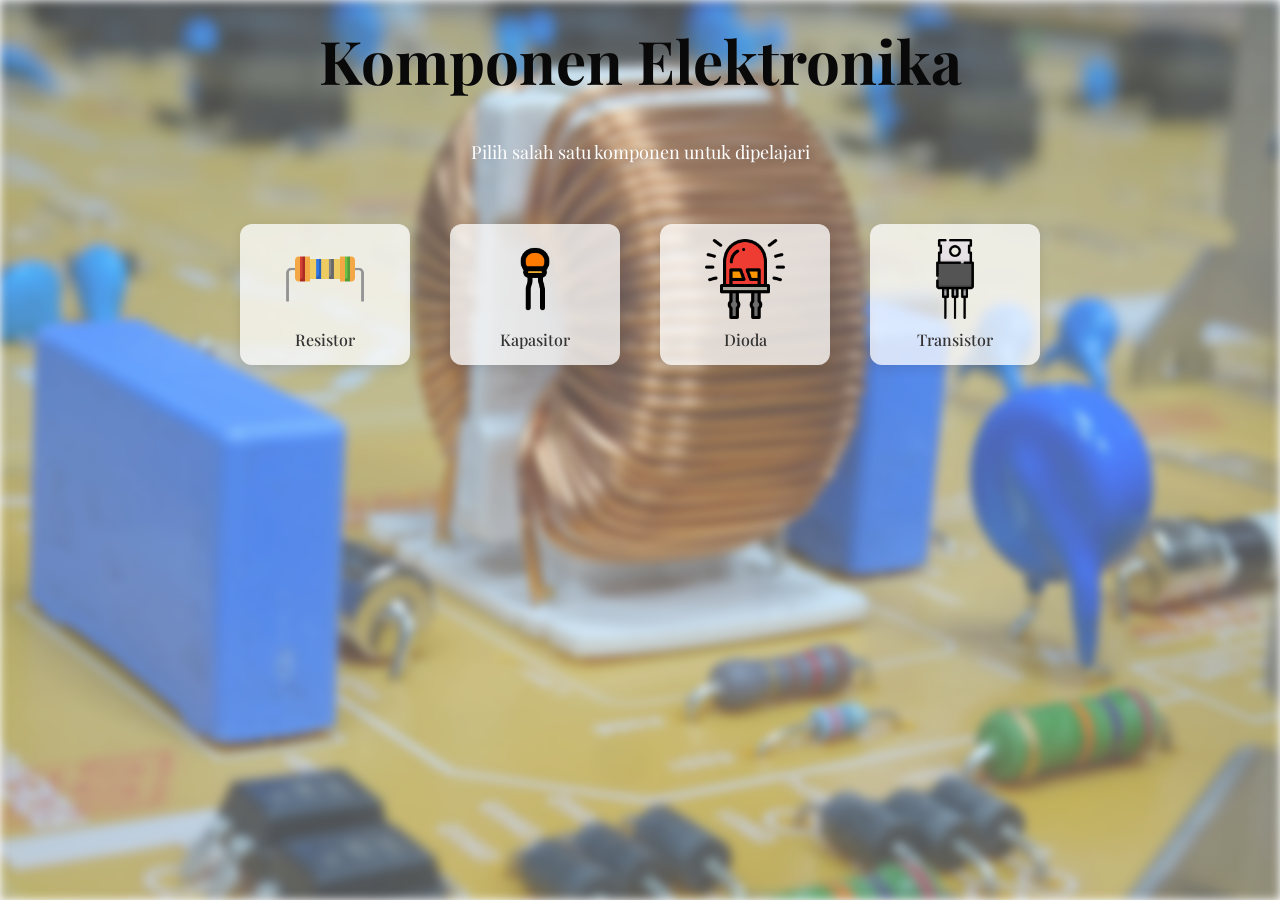
==== index.html @ 09082589 "Add files via upload" ====
<!doctype html>
<html lang="id">
  <head>
    <link
      href="https://fonts.googleapis.com/css2?family=Playfair+Display:wght@600&family=Poppins:wght@300;400;600&display=swap"
      rel="stylesheet"
    />
    <link
      href="https://fonts.googleapis.com/css2?family=Varela+Round&display=swap"
      rel="stylesheet"
    />

    <meta charset="UTF-8" />
    <title>Komponen Elektronika</title>
    <link rel="stylesheet" href="style.css" />
  </head>
  <body>
    <h1>Komponen Elektronika</h1>
    <p>Pilih salah satu komponen untuk dipelajari</p>

    <div class="icon-container">
      <!-- Resistor -->
      <a href="resistor.html">
        <img src="resistor.png" alt="Resistor" />
        <p>Resistor</p>
      </a>
      <!-- Kapasitor -->
      <a href="kapasitor.html">
        <img src="capasitor.png" alt="Kapasitor" />
        <p>Kapasitor</p>
      </a>
      <!-- Dioda -->
      <a href="dioda.html">
        <img src="diode led.png" alt="Dioda" />
        <p>Dioda</p>
      </a>
      <!-- Transistor -->
      <a href="transistor.html">
        <img src="transistor.png" alt="Transistor" />
        <p>Transistor</p>
      </a>
    </div>
  </body>
</html>
---- style.css ----
/* Reset dan umum */
html,
body {
  margin: 0;
  padding: 0;
  font-family: "Poppins", sans-serif;
  height: 100%;
  position: relative;
  z-index: 0;
  overflow-x: hidden;
}

/* Background blur dengan overlay */
body::before {
  content: "";
  position: fixed;
  top: 0;
  left: 0;
  height: 100%;
  width: 100%;
  background-image: url("bghome.jpg");
  background-size: cover;
  background-position: center;
  filter: blur(5px);
  z-index: -2;
}

body::after {
  content: "";
  position: fixed;
  top: 0;
  left: 0;
  height: 100%;
  width: 100%;
  background-color: rgba(255, 255, 255, 0.3);
  z-index: -1;
}

/* Typography */
h1 {
  font-family: "Playfair Display", serif;
  font-size: 60px;
  color: #0a0909;
  text-align: center;
  margin-top: 20px;
}

h2 {
  font-family: "Varela Round", sans-serif;
  font-size: 25px;
  color: #009ece;
}

p {
  font-family: "Playfair Display", serif;
  text-align: center;
  font-size: 18px;
  color: #ffffff;
  margin-bottom: 30px;
}

/* NAVBAR */
header {
  background-color: #009ece;
  padding: 10px 20px;
  color: white;
}

.navbar {
  display: flex;
  justify-content: space-between;
  align-items: center;
  padding: 10px 20px;
  background-color: #009ece;
  flex-wrap: wrap;
}

.logo a {
  color: white;
  font-weight: 600;
  text-decoration: none;
  font-size: 18px;
  background-color: rgba(255, 255, 255, 0.3);
  padding: 8px 14px;
  border-radius: 8px;
  transition: background-color 0.3s ease;
}

.logo a:hover {
  background-color: rgba(255, 255, 255, 0.9);
  color: #009ece;
}

#menu-toggle {
  display: none;
}

.menu {
  display: flex;
  list-style: none;
  gap: 15px;
}

.menu li a {
  display: block;
  text-align: left;
  padding: 12px 20px;
  color: #333;
  font-weight: 600;
  background-color: rgba(255, 255, 255, 0.5);
  border-radius: 8px;
  text-decoration: none;
  font-size: 16px;
  transition: background-color 0.3s, transform 0.3s;
  box-shadow: 0 2px 4px rgba(0, 0, 0, 0.1);
}

.menu li a:hover {
  background-color: rgba(255, 255, 255, 0.9);
  color: #009ece;
  transform: scale(1.05);
}

/* Hamburger */
.hamburger {
  display: none;
  font-size: 28px;
  cursor: pointer;
  z-index: 1000;
  color: white;
  user-select: none;
}

#menu-toggle {
  display: none;
}

/* Responsive Hamburger Menu */
@media (max-width: 768px) {
  .hamburger {
    display: block;
  }
  .menu {
    position: fixed;
    top: -18px;
    right: -100%;
    width: 20vw;
    height: 100vh;
    background-color: #e0e0e0;
    flex-direction: column;
    align-items: flex-start;
    justify-content: flex-start;
    padding: 80px 10% 20px 10%;
    gap: 20px;
    box-shadow: -2px 0 10px rgba(0, 0, 0, 0.2);
    transition: right 0.3s ease;
    z-index: 999;
  }

  #menu-toggle:checked + .hamburger + .menu {
    right: 0;
  }

  .menu li {
    width: 100%;
  }

  .menu li a {
    width: 100%;
    background-color: #ddd;
  }

  .menu li a:hover {
    background-color: #fff;
    color: #009ece;
  }

  #menu-toggle:checked + .hamburger + .menu + .overlay {
    display: block;
    position: fixed;
    top: 0;
    left: 0;
    width: 100vw;
    height: 100vh;
    background-color: rgba(0, 0, 0, 0.3);
    z-index: 998;
    cursor: pointer;
  }

  .overlay {
    display: none;
  }

  .hamburger {
    display: block;
    margin-right: 20px;
  }
}

/* Icon container */
.icon-container {
  display: flex;
  justify-content: center;
  flex-wrap: wrap;
  gap: 20px;
  padding: 20px;
}

.icon-container a {
  text-decoration: none;
  text-align: center;
  display: flex;
  flex-direction: column;
  align-items: center;
  width: 140px;
  padding: 15px;
  margin: 10px;
  background-color: rgba(255, 255, 255, 0.75);
  border-radius: 12px;
  box-shadow: 0 4px 12px rgba(0, 0, 0, 0.1);
  transition: transform 0.3s ease, box-shadow 0.3s ease;
}

.icon-container a:hover {
  transform: translateY(-5px);
  box-shadow: 0 8px 16px rgba(0, 0, 0, 0.2);
  background-color: rgba(255, 255, 255, 0.95);
}

.icon-container img {
  width: 80px;
  height: 80px;
  margin-bottom: 10px;
}

.icon-container p {
  font-size: 16px;
  font-weight: 500;
  color: #333;
  margin: 0;
}

/* Model 3D Container */
.container {
  display: flex;
  height: 100vh;
  width: 100vw;
}

.info {
  width: 30%;
  background-color: #222121;
  padding: 20px;
  color: #fff;
  overflow-y: auto;
}

.info p {
  text-align: justify;
  line-height: 1.6;
}

.button-toggle {
  background-color: rgba(255, 255, 255, 0.3);
  color: white;
  font-weight: bold;
  font-size: 16px;
  padding: 10px 18px;
  border: none;
  border-radius: 8px;
  cursor: pointer;
  transition: background-color 0.3s ease, color 0.3s ease;
  margin-top: 20px;
  display: inline-block;
}

.button-toggle:hover {
  background-color: rgba(255, 255, 255, 0.9);
  color: #009ece;
  transform: scale(1.03);
}

#detailBox {
  margin-top: 10px;
  background: #e0f7fa;
  padding: 10px;
  border-radius: 5px;
  display: block;
  max-height: 300px;
  overflow: hidden;
  transition: max-height 0.4s ease, opacity 0.4s ease;
  opacity: 1;
}

#detailBox.hide {
  max-height: 0;
  opacity: 0;
  padding: 0 10px;
}

.viewer {
  width: 70%;
  background-color: #fff;
  position: relative;
  overflow: hidden;
}

.viewer::before {
  content: "";
  position: absolute;
  top: 0;
  left: 0;
  right: 0;
  bottom: 0;
  background-image: url("bgresistor.jpg");
  background-size: cover;
  background-position: center;
  filter: blur(10px);
  z-index: 0;
}

model-viewer {
  width: 100%;
  height: 100%;
  background-color: transparent;
  position: relative;
  z-index: 1;
}

/* Hotspot styling */
.Hotspot {
  background: #fff;
  border-radius: 32px;
  border: 0;
  box-shadow: 0 2px 4px rgba(0, 0, 0, 0.25);
  cursor: pointer;
  height: 24px;
  padding: 8px;
  position: relative;
  width: 24px;
}

.HotspotAnnotation {
  background: #fff;
  border-radius: 4px;
  box-shadow: 0 2px 4px rgba(0, 0, 0, 0.25);
  font-size: 14px;
  font-weight: bold;
  left: calc(100% + 1em);
  padding: 0.5em 1em;
  position: absolute;
  top: 50%;
  transform: translateY(-50%);
  white-space: nowrap;
}



/* =========================
   PATCH ANIMASI RESISTOR
========================= */
.page-resistor .container.resistor-layout {
  display: flex;
  min-height: calc(100vh - 92px);
  width: 100%;
  gap: 0;
}

.page-resistor .resistor-info {
  width: 34%;
  min-width: 320px;
  background: linear-gradient(180deg, rgba(18, 24, 38, 0.96), rgba(26, 34, 54, 0.94));
  color: #ffffff;
  padding: 26px;
  box-sizing: border-box;
  overflow-y: auto;
}

.page-resistor .resistor-info h2 {
  color: #74d4ff;
  margin-top: 0;
}

.page-resistor .resistor-info p {
  color: #f2f5f7;
  text-align: justify;
  font-family: "Poppins", sans-serif;
}

.page-resistor .action-group {
  display: flex;
  flex-wrap: wrap;
  gap: 10px;
  margin-top: 20px;
}

.page-resistor .button-primary {
  background: linear-gradient(135deg, #ff9d00, #ff6a00);
}

.page-resistor .button-secondary {
  background: rgba(255, 255, 255, 0.16);
}

.page-resistor .status-card {
  margin-top: 22px;
  background: rgba(255, 255, 255, 0.08);
  border: 1px solid rgba(255, 255, 255, 0.12);
  border-radius: 18px;
  padding: 18px;
  box-shadow: 0 14px 26px rgba(0, 0, 0, 0.18);
}

.page-resistor .status-card h3 {
  margin: 0 0 10px;
  font-size: 20px;
  color: #ffffff;
}

.page-resistor .status-animasi {
  margin: 0 0 14px;
  color: #ffffff !important;
  font-family: "Poppins", sans-serif;
  font-size: 15px;
  line-height: 1.6;
  text-align: left;
}

.page-resistor .phase-list {
  display: flex;
  flex-wrap: wrap;
  gap: 8px;
}

.page-resistor .phase-chip {
  padding: 8px 12px;
  border-radius: 999px;
  background: rgba(255, 255, 255, 0.08);
  color: #e5eef8;
  font-size: 13px;
  font-weight: 600;
  transition: transform 0.2s ease, background 0.2s ease, color 0.2s ease;
}

.page-resistor .phase-chip.active {
  background: linear-gradient(135deg, #ffd16a, #ff8a00);
  color: #202020;
  transform: translateY(-1px);
}

.page-resistor .arus-bar {
  width: 100%;
  height: 14px;
  border-radius: 999px;
  overflow: hidden;
  margin-top: 16px;
  background: rgba(255, 255, 255, 0.12);
  border: 1px solid rgba(255, 255, 255, 0.14);
}

.page-resistor .arus-flow {
  width: 0%;
  height: 100%;
  border-radius: inherit;
  background: linear-gradient(90deg, #ffd56f, #ff9b00, #ff6a00);
  box-shadow: 0 0 20px rgba(255, 153, 0, 0.55);
  transition: width 0.14s linear;
}

.page-resistor .status-note {
  display: block;
  margin-top: 10px;
  color: #d9e3f0;
  line-height: 1.5;
}

.page-resistor .resistor-viewer-panel {
  width: 66%;
  position: relative;
  overflow: hidden;
  background:
    radial-gradient(circle at 50% 40%, rgba(70, 119, 255, 0.16), transparent 38%),
    linear-gradient(180deg, rgba(255,255,255,0.12), rgba(255,255,255,0.04));
}

.page-resistor .resistor-viewer-panel::before {
  content: "";
  position: absolute;
  inset: 0;
  background-image: url("bgresistor.jpg");
  background-size: cover;
  background-position: center;
  filter: blur(8px);
  transform: scale(1.05);
  z-index: 0;
}

.page-resistor .viewer-stage {
  position: relative;
  z-index: 1;
  width: 100%;
  height: 100%;
  min-height: calc(100vh - 92px);
  display: flex;
  align-items: center;
  justify-content: center;
  overflow: hidden;
}

.page-resistor .viewer-stage model-viewer {
  width: min(78vw, 860px);
  height: min(72vh, 720px);
  z-index: 3;
  background: transparent;
  transition: transform 0.2s ease, filter 0.25s ease;
}

.page-resistor .viewer-stage.animating model-viewer {
  filter: drop-shadow(0 0 18px rgba(255, 165, 0, 0.28));
}

.page-resistor .stage-glow,
.page-resistor .heat-wave {
  position: absolute;
  inset: 50% auto auto 50%;
  transform: translate(-50%, -50%);
  border-radius: 50%;
  pointer-events: none;
}

.page-resistor .stage-glow {
  width: 420px;
  height: 420px;
  background: radial-gradient(circle, rgba(255, 162, 0, 0.32), rgba(255, 162, 0, 0.03) 58%, transparent 72%);
  opacity: 0;
  z-index: 1;
}

.page-resistor .heat-wave {
  width: 620px;
  height: 620px;
  background: radial-gradient(circle, rgba(255, 217, 102, 0.10), transparent 62%);
  opacity: 0;
  z-index: 1;
}

.page-resistor .viewer-stage.animating .stage-glow {
  animation: resistorPulse 1.8s ease-in-out infinite;
}

.page-resistor .viewer-stage.animating .heat-wave {
  animation: heatPulse 2.6s ease-in-out infinite;
}

.page-resistor .current-lane {
  position: absolute;
  left: 14%;
  right: 14%;
  height: 10px;
  border-radius: 999px;
  background: rgba(255,255,255,0.12);
  overflow: hidden;
  z-index: 2;
  opacity: 0.45;
}

.page-resistor .current-lane-top {
  top: 36%;
}

.page-resistor .current-lane-bottom {
  bottom: 36%;
}

.page-resistor .particle {
  position: absolute;
  top: 50%;
  left: -14%;
  width: 80px;
  height: 100%;
  transform: translateY(-50%);
  border-radius: 999px;
  background: linear-gradient(90deg, transparent, #ffae00, transparent);
  box-shadow: 0 0 12px rgba(255, 174, 0, 0.7);
  opacity: 0;
}

.page-resistor .viewer-stage.animating .particle {
  opacity: 1;
}

.page-resistor .viewer-stage.animating .particle-1 {
  animation: moveParticle 1.4s linear infinite;
}
.page-resistor .viewer-stage.animating .particle-2 {
  animation: moveParticle 1.4s linear 0.45s infinite;
}
.page-resistor .viewer-stage.animating .particle-3 {
  animation: moveParticle 1.4s linear 0.9s infinite;
}

.page-resistor .direction-label,
.page-resistor .heat-label,
.page-resistor .current-caption {
  position: absolute;
  z-index: 4;
  background: rgba(17, 24, 39, 0.70);
  color: #ffffff;
  border: 1px solid rgba(255,255,255,0.18);
  border-radius: 999px;
  padding: 10px 14px;
  font-size: 14px;
  backdrop-filter: blur(6px);
}

.page-resistor .direction-left {
  left: 6%;
  top: 47%;
}

.page-resistor .direction-right {
  right: 6%;
  top: 47%;
}

.page-resistor .heat-label {
  top: 16%;
  left: 50%;
  transform: translateX(-50%);
}

.page-resistor .current-caption {
  bottom: 6%;
  left: 50%;
  transform: translateX(-50%);
}

.page-resistor .viewer-stage[data-phase="arus"] .direction-left,
.page-resistor .viewer-stage[data-phase="stabil"] .direction-right {
  border-color: rgba(255, 170, 0, 0.8);
  box-shadow: 0 0 16px rgba(255, 170, 0, 0.32);
}

.page-resistor .viewer-stage[data-phase="panas"] .heat-label {
  border-color: rgba(255, 170, 0, 0.8);
  box-shadow: 0 0 18px rgba(255, 170, 0, 0.30);
}

@keyframes moveParticle {
  0% {
    left: -14%;
    opacity: 0;
  }
  12% {
    opacity: 1;
  }
  88% {
    opacity: 1;
  }
  100% {
    left: 108%;
    opacity: 0;
  }
}

@keyframes resistorPulse {
  0%, 100% {
    transform: translate(-50%, -50%) scale(0.92);
    opacity: 0.22;
  }
  50% {
    transform: translate(-50%, -50%) scale(1.14);
    opacity: 0.68;
  }
}

@keyframes heatPulse {
  0%, 100% {
    transform: translate(-50%, -50%) scale(0.94);
    opacity: 0.08;
  }
  50% {
    transform: translate(-50%, -50%) scale(1.08);
    opacity: 0.24;
  }
}

@media (max-width: 980px) {
  .page-resistor .container.resistor-layout {
    flex-direction: column;
  }

  .page-resistor .resistor-info,
  .page-resistor .resistor-viewer-panel {
    width: 100%;
  }

  .page-resistor .viewer-stage {
    min-height: 70vh;
  }

  .page-resistor .viewer-stage model-viewer {
    width: min(92vw, 720px);
    height: min(58vh, 560px);
  }

  .page-resistor .direction-left,
  .page-resistor .direction-right,
  .page-resistor .heat-label,
  .page-resistor .current-caption {
    font-size: 12px;
    padding: 8px 10px;
  }

  .page-resistor .current-lane {
    left: 8%;
    right: 8%;
  }
}
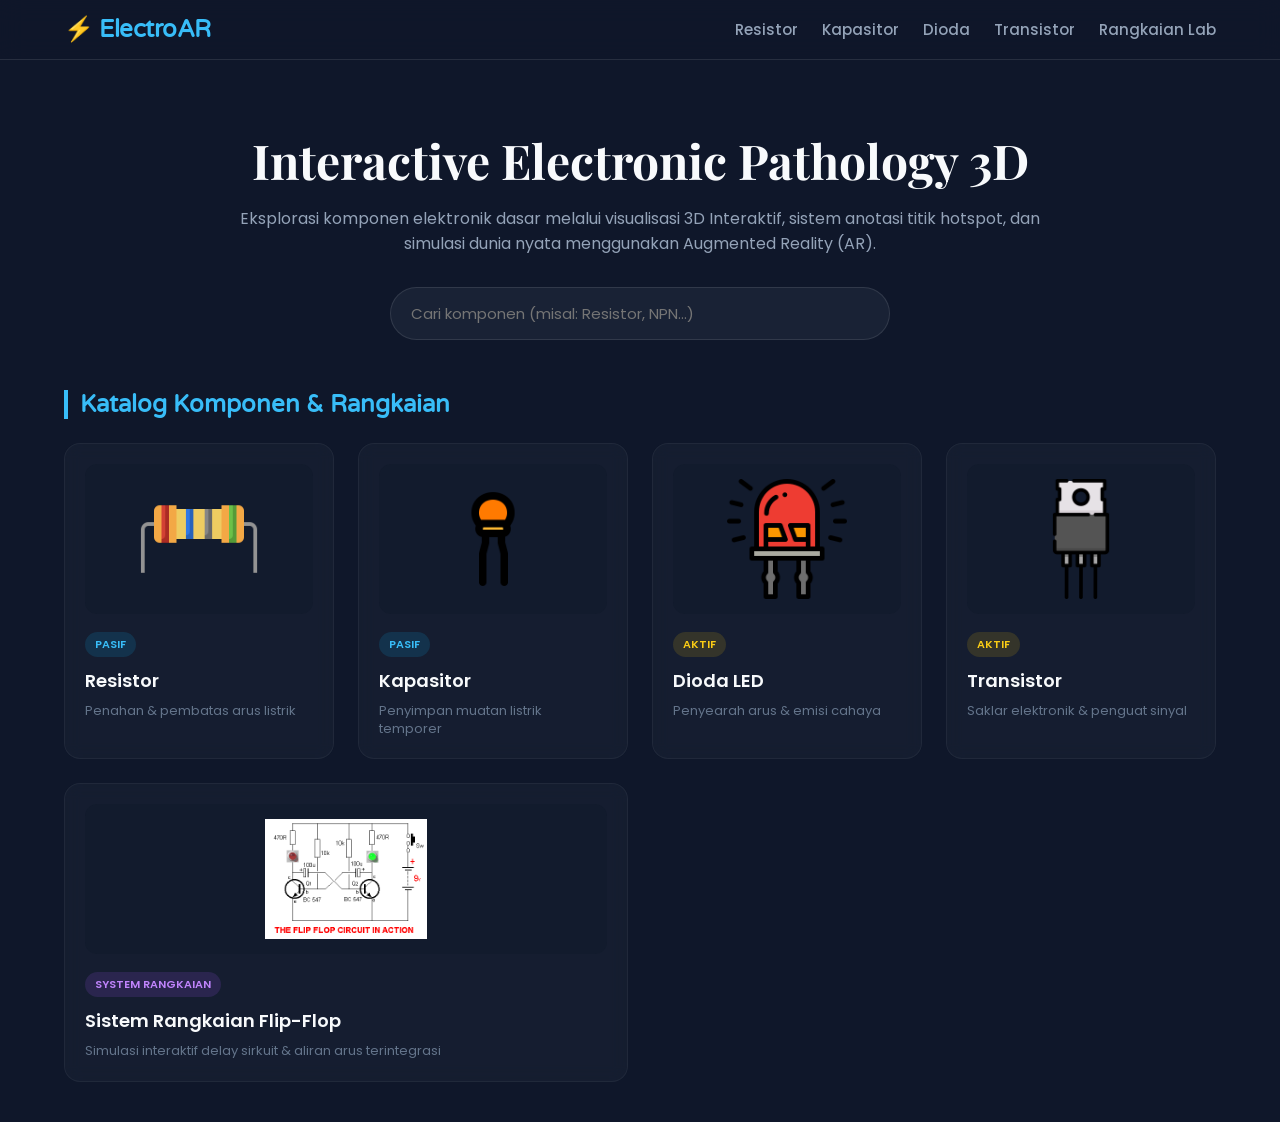
==== commit ee75eedf: "Add files via upload" ====
--- a/index.html
+++ b/index.html
@@ -1,44 +1,116 @@
-<!doctype html>
-<html lang="id">
-  <head>
-    <link
-      href="https://fonts.googleapis.com/css2?family=Playfair+Display:wght@600&family=Poppins:wght@300;400;600&display=swap"
-      rel="stylesheet"
-    />
-    <link
-      href="https://fonts.googleapis.com/css2?family=Varela+Round&display=swap"
-      rel="stylesheet"
-    />
-
-    <meta charset="UTF-8" />
-    <title>Komponen Elektronika</title>
-    <link rel="stylesheet" href="style.css" />
-  </head>
-  <body>
-    <h1>Komponen Elektronika</h1>
-    <p>Pilih salah satu komponen untuk dipelajari</p>
-
-    <div class="icon-container">
-      <!-- Resistor -->
-      <a href="resistor.html">
-        <img src="resistor.png" alt="Resistor" />
-        <p>Resistor</p>
-      </a>
-      <!-- Kapasitor -->
-      <a href="kapasitor.html">
-        <img src="capasitor.png" alt="Kapasitor" />
-        <p>Kapasitor</p>
-      </a>
-      <!-- Dioda -->
-      <a href="dioda.html">
-        <img src="diode led.png" alt="Dioda" />
-        <p>Dioda</p>
-      </a>
-      <!-- Transistor -->
-      <a href="transistor.html">
-        <img src="transistor.png" alt="Transistor" />
-        <p>Transistor</p>
-      </a>
-    </div>
-  </body>
-</html>
+<!DOCTYPE html>
+<html lang="id">
+<head>
+    <meta charset="UTF-8">
+    <meta name="viewport" content="width=device-width, initial-scale=1.0">
+    <title>Elektronika 3D & AR Hub</title>
+    <link href="https://fonts.googleapis.com/css2?family=Playfair+Display:wght@600;700&family=Poppins:wght@300;400;500;600&family=Varela+Round&display=swap" rel="stylesheet">
+    <link rel="stylesheet" href="style.css">
+</head>
+<body>
+    <!-- HEADER & NAVBAR -->
+    <header>
+        <nav class="navbar">
+            <div class="logo"><a href="index.html">⚡ ElectroAR</a></div>
+            <input type="checkbox" id="menu-toggle" />
+            <label for="menu-toggle" class="hamburger">&#9776;</label>
+            <ul class="menu">
+                <li><a href="resistor.html">Resistor</a></li>
+                <li><a href="kapasitor.html">Kapasitor</a></li>
+                <li><a href="dioda.html">Dioda</a></li>
+                <li><a href="transistor.html">Transistor</a></li>
+                <li><a href="rangkaian.html">Rangkaian Lab</a></li>
+            </ul>
+        </nav>
+    </header>
+
+    <!-- HERO SECTION -->
+    <main class="hero-container">
+        <div class="hero-text">
+            <h1>Interactive Electronic Pathology 3D</h1>
+            <p>Eksplorasi komponen elektronik dasar melalui visualisasi 3D Interaktif, sistem anotasi titik hotspot, dan simulasi dunia nyata menggunakan Augmented Reality (AR).</p>
+            <div class="search-bar-container">
+                <input type="text" id="searchComponents" placeholder="Cari komponen (misal: Resistor, NPN...)" onkeyup="filterComponents()">
+            </div>
+        </div>
+
+        <!-- CATALOG GRID -->
+        <section class="catalog-section">
+            <h2 class="section-title">Katalog Komponen & Rangkaian</h2>
+            <div class="icon-container" id="catalogGrid">
+                <!-- Resistor -->
+                <div class="component-card" data-name="resistor pasif">
+                    <a href="resistor.html">
+                        <div class="card-image-wrapper">
+                            <img src="resistor.png" alt="Resistor" onerror="this.src='https://via.placeholder.com/150?text=Resistor+3D'">
+                        </div>
+                        <span class="badge pasif">Pasif</span>
+                        <h3>Resistor</h3>
+                        <p>Penahan & pembatas arus listrik</p>
+                    </a>
+                </div>
+                <!-- Kapasitor -->
+                <div class="component-card" data-name="kapasitor pasif kondensator">
+                    <a href="kapasitor.html">
+                        <div class="card-image-wrapper">
+                            <img src="capasitor.png" alt="Kapasitor" onerror="this.src='https://via.placeholder.com/150?text=Kapasitor+3D'">
+                        </div>
+                        <span class="badge pasif">Pasif</span>
+                        <h3>Kapasitor</h3>
+                        <p>Penyimpan muatan listrik temporer</p>
+                    </a>
+                </div>
+                <!-- Dioda -->
+                <div class="component-card" data-name="dioda aktif led rectifier">
+                    <a href="dioda.html">
+                        <div class="card-image-wrapper">
+                            <img src="diode led.png" alt="Dioda LED" onerror="this.src='https://via.placeholder.com/150?text=Dioda+3D'">
+                        </div>
+                        <span class="badge aktif">Aktif</span>
+                        <h3>Dioda LED</h3>
+                        <p>Penyearah arus & emisi cahaya</p>
+                    </a>
+                </div>
+                <!-- Transistor -->
+                <div class="component-card" data-name="transistor aktif npn pnp saklar">
+                    <a href="transistor.html">
+                        <div class="card-image-wrapper">
+                            <img src="transistor.png" alt="Transistor" onerror="this.src='https://via.placeholder.com/150?text=Transistor+3D'">
+                        </div>
+                        <span class="badge aktif">Aktif</span>
+                        <h3>Transistor</h3>
+                        <p>Saklar elektronik & penguat sinyal</p>
+                    </a>
+                </div>
+                <!-- Rangkaian Flip-Flop -->
+                <div class="component-card wide-card" data-name="rangkaian flipflop multivibrator led delay">
+                    <a href="rangkaian.html">
+                        <div class="card-image-wrapper">
+                            <img src="flip flop.gif" alt="Rangkaian Flip-Flop" onerror="this.src='https://via.placeholder.com/300150?text=Rangkaian+System+3D'">
+                        </div>
+                        <span class="badge system">System Rangkaian</span>
+                        <h3>Sistem Rangkaian Flip-Flop</h3>
+                        <p>Simulasi interaktif delay sirkuit & aliran arus terintegrasi</p>
+                    </a>
+                </div>
+            </div>
+        </section>
+    </main>
+
+    <script src="script.js"></script>
+    <script>
+        function filterComponents() {
+            let input = document.getElementById('searchComponents').value.toLowerCase();
+            let cards = document.getElementsByClassName('component-card');
+            for (let i = 0; i < cards.length; i++) {
+                let name = cards[i].getAttribute('data-name');
+                if (name.includes(input)) {
+                    cards[i].style.display = "block";
+                } else {
+                    cards[i].style.display = "none";
+                }
+            }
+        }
+    </script>
+</body>
+</html>
--- a/style.css
+++ b/style.css
@@ -1,719 +1,394 @@
-/* Reset dan umum */
-html,
-body {
-  margin: 0;
-  padding: 0;
-  font-family: "Poppins", sans-serif;
-  height: 100%;
-  position: relative;
-  z-index: 0;
-  overflow-x: hidden;
-}
-
-/* Background blur dengan overlay */
+/* GLOBAL RESET */
+*, *::before, *::after {
+    box-sizing: border-box;
+}
+
+html, body {
+    margin: 0;
+    padding: 0;
+    font-family: 'Poppins', sans-serif;
+    background-color: #0f172a;
+    color: #f8fafc;
+    min-height: 100vh;
+    overflow-x: hidden;
+}
+
+/* BACKGROUND GLASSMORPHISM EFFECT EFFECT VIA FIXED BLUR */
 body::before {
-  content: "";
-  position: fixed;
-  top: 0;
-  left: 0;
-  height: 100%;
-  width: 100%;
-  background-image: url("bghome.jpg");
-  background-size: cover;
-  background-position: center;
-  filter: blur(5px);
-  z-index: -2;
-}
-
-body::after {
-  content: "";
-  position: fixed;
-  top: 0;
-  left: 0;
-  height: 100%;
-  width: 100%;
-  background-color: rgba(255, 255, 255, 0.3);
-  z-index: -1;
-}
-
-/* Typography */
-h1 {
-  font-family: "Playfair Display", serif;
-  font-size: 60px;
-  color: #0a0909;
-  text-align: center;
-  margin-top: 20px;
-}
-
-h2 {
-  font-family: "Varela Round", sans-serif;
-  font-size: 25px;
-  color: #009ece;
-}
-
-p {
-  font-family: "Playfair Display", serif;
-  text-align: center;
-  font-size: 18px;
-  color: #ffffff;
-  margin-bottom: 30px;
+    content: "";
+    position: fixed;
+    top: 0; left: 0; width: 100%; height: 100%;
+    background: radial-gradient(circle at 20% 30%, #1e293b 0%, #0f172a 70%);
+    z-index: -2;
 }
 
 /* NAVBAR */
 header {
-  background-color: #009ece;
-  padding: 10px 20px;
-  color: white;
+    background: rgba(15, 23, 42, 0.8);
+    backdrop-filter: blur(12px);
+    border-bottom: 1px solid rgba(255, 255, 255, 0.1);
+    position: sticky;
+    top: 0;
+    z-index: 1000;
 }
 
 .navbar {
-  display: flex;
-  justify-content: space-between;
-  align-items: center;
-  padding: 10px 20px;
-  background-color: #009ece;
-  flex-wrap: wrap;
-}
-
-.logo a {
-  color: white;
-  font-weight: 600;
-  text-decoration: none;
-  font-size: 18px;
-  background-color: rgba(255, 255, 255, 0.3);
-  padding: 8px 14px;
-  border-radius: 8px;
-  transition: background-color 0.3s ease;
-}
-
-.logo a:hover {
-  background-color: rgba(255, 255, 255, 0.9);
-  color: #009ece;
+    display: flex;
+    justify-content: space-between;
+    align-items: center;
+    max-width: 1200px;
+    margin: 0 auto;
+    padding: 15px 24px;
+}
+
+.navbar .logo a {
+    font-family: 'Varela Round', sans-serif;
+    font-size: 24px;
+    font-weight: bold;
+    color: #38bdf8;
+    text-decoration: none;
+    letter-spacing: -0.5px;
 }
 
 #menu-toggle {
-  display: none;
+    display: none;
+}
+
+.hamburger {
+    display: none;
+    font-size: 28px;
+    color: #f8fafc;
+    cursor: pointer;
 }
 
 .menu {
-  display: flex;
-  list-style: none;
-  gap: 15px;
+    display: flex;
+    list-style: none;
+    margin: 0;
+    padding: 0;
+    gap: 24px;
 }
 
 .menu li a {
-  display: block;
-  text-align: left;
-  padding: 12px 20px;
-  color: #333;
-  font-weight: 600;
-  background-color: rgba(255, 255, 255, 0.5);
-  border-radius: 8px;
-  text-decoration: none;
-  font-size: 16px;
-  transition: background-color 0.3s, transform 0.3s;
-  box-shadow: 0 2px 4px rgba(0, 0, 0, 0.1);
+    color: #94a3b8;
+    text-decoration: none;
+    font-size: 15px;
+    font-weight: 500;
+    transition: color 0.3s ease;
 }
 
 .menu li a:hover {
-  background-color: rgba(255, 255, 255, 0.9);
-  color: #009ece;
-  transform: scale(1.05);
-}
-
-/* Hamburger */
-.hamburger {
-  display: none;
-  font-size: 28px;
-  cursor: pointer;
-  z-index: 1000;
-  color: white;
-  user-select: none;
-}
-
-#menu-toggle {
-  display: none;
-}
-
-/* Responsive Hamburger Menu */
+    color: #38bdf8;
+}
+
+/* HERO SECTION */
+.hero-container {
+    max-width: 1200px;
+    margin: 0 auto;
+    padding: 40px 24px;
+}
+
+.hero-text {
+    text-align: center;
+    max-width: 800px;
+    margin: 0 auto 50px auto;
+}
+
+h1 {
+    font-family: 'Playfair Display', serif;
+    font-size: 48px;
+    font-weight: 700;
+    line-height: 1.2;
+    color: #f8fafc;
+    margin-bottom: 16px;
+}
+
+.hero-text p {
+    font-size: 16px;
+    color: #94a3b8;
+    line-height: 1.6;
+    margin-bottom: 30px;
+}
+
+/* SEARCH BAR */
+.search-bar-container input {
+    width: 100%;
+    max-width: 500px;
+    padding: 14px 20px;
+    border-radius: 30px;
+    border: 1px solid rgba(255, 255, 255, 0.1);
+    background: rgba(30, 41, 59, 0.7);
+    color: #fff;
+    font-family: 'Poppins', sans-serif;
+    font-size: 15px;
+    outline: none;
+    transition: border-color 0.3s, box-shadow 0.3s;
+}
+
+.search-bar-container input:focus {
+    border-color: #38bdf8;
+    box-shadow: 0 0 15px rgba(56, 189, 248, 0.2);
+}
+
+/* CATALOG CARDS GRID */
+.section-title {
+    font-family: 'Varela Round', sans-serif;
+    font-size: 24px;
+    color: #38bdf8;
+    margin-bottom: 24px;
+    border-left: 4px solid #38bdf8;
+    padding-left: 12px;
+}
+
+.icon-container {
+    display: grid;
+    grid-template-columns: repeat(auto-fill, minmax(260px, 1fr));
+    gap: 24px;
+}
+
+.component-card {
+    background: rgba(30, 41, 59, 0.4);
+    border: 1px solid rgba(255, 255, 255, 0.05);
+    border-radius: 16px;
+    padding: 20px;
+    transition: transform 0.3s ease, border-color 0.3s ease, box-shadow 0.3s ease;
+    backdrop-filter: blur(8px);
+}
+
+.component-card a {
+    text-decoration: none;
+    color: inherit;
+    display: block;
+}
+
+.component-card:hover {
+    transform: translateY(-5px);
+    border-color: rgba(56, 189, 248, 0.3);
+    box-shadow: 0 12px 20px rgba(0,0,0,0.3);
+}
+
+.card-image-wrapper {
+    height: 150px;
+    display: flex;
+    justify-content: center;
+    align-items: center;
+    margin-bottom: 16px;
+    background: rgba(15, 23, 42, 0.4);
+    border-radius: 12px;
+    overflow: hidden;
+}
+
+.card-image-wrapper img {
+    max-height: 80%;
+    max-width: 80%;
+    object-fit: contain;
+}
+
+.wide-card {
+    grid-column: span 2;
+}
+
 @media (max-width: 768px) {
-  .hamburger {
-    display: block;
-  }
-  .menu {
+    .wide-card {
+        grid-column: span 1;
+    }
+}
+
+/* BADGES */
+.badge {
+    display: inline-block;
+    padding: 4px 10px;
+    border-radius: 20px;
+    font-size: 11px;
+    font-weight: 600;
+    text-transform: uppercase;
+    margin-bottom: 10px;
+}
+.badge.pasif { background: rgba(14, 165, 233, 0.15); color: #38bdf8; }
+.badge.aktif { background: rgba(234, 179, 8, 0.15); color: #facc15; }
+.badge.system { background: rgba(168, 85, 247, 0.15); color: #c084fc; }
+
+.component-card h3 {
+    margin: 0 0 8px 0;
+    font-size: 18px;
+    font-weight: 600;
+}
+
+.component-card p {
+    margin: 0;
+    font-size: 13px;
+    color: #64748b;
+    line-height: 1.4;
+}
+
+/* INTERACTIVE LAB PAGE SPLIT CONTAINER */
+.container {
+    display: flex;
+    max-width: 1400px;
+    margin: 0 auto;
+    height: calc(100vh - 73px);
+}
+
+.info {
+    width: 35%;
+    padding: 40px;
+    background: rgba(15, 23, 42, 0.6);
+    border-right: 1px solid rgba(255, 255, 255, 0.05);
+    overflow-y: auto;
+    display: flex;
+    flex-direction: column;
+    justify-content: space-between;
+}
+
+.info h2 {
+    font-family: 'Varela Round', sans-serif;
+    color: #38bdf8;
+    font-size: 28px;
+    margin-top: 0;
+}
+
+.info p {
+    color: #94a3b8;
+    line-height: 1.6;
+    font-size: 14px;
+}
+
+.viewer {
+    width: 65%;
+    position: relative;
+    background: #0b0f19;
+}
+
+model-viewer {
+    width: 100%;
+    height: 100%;
+    background-color: transparent;
+}
+
+/* BUTTONS */
+.button-toggle {
+    width: 100%;
+    padding: 14px;
+    background: #0284c7;
+    border: none;
+    border-radius: 12px;
+    color: white;
+    font-weight: 600;
+    font-size: 15px;
+    cursor: pointer;
+    transition: background 0.3s, transform 0.2s;
+    box-shadow: 0 4px 12px rgba(2, 132, 199, 0.3);
+}
+
+.button-toggle:hover {
+    background: #0369a1;
+    transform: scale(1.02);
+}
+
+/* 3D WORKSPACE HOTSPOTS (VETERINARY PATHOLOGY STYLE) */
+.hotspot-btn {
+    width: 22px;
+    height: 22px;
+    border-radius: 50%;
+    border: 2px solid #fff;
+    background: #0284c7;
+    box-shadow: 0 0 10px rgba(0,0,0,0.5);
+    cursor: pointer;
+    transition: transform 0.3s ease;
+    position: relative;
+}
+
+.hotspot-btn::after {
+    content: '';
+    position: absolute;
+    top:-5px; left:-5px; right:-5px; bottom:-5px;
+    border-radius: 50%;
+    border: 1px solid #38bdf8;
+    animation: pulse 1.8s infinite;
+}
+
+@keyframes pulse {
+    0% { transform: scale(0.9); opacity: 1; }
+    100% { transform: scale(1.4); opacity: 0; }
+}
+
+.hotspot-btn:hover {
+    transform: scale(1.2);
+    background: #facc15;
+}
+
+.annotation {
+    background: #1e293b;
+    border: 1px solid rgba(255,255,255,0.1);
+    border-radius: 8px;
+    color: #f8fafc;
+    font-family: 'Poppins', sans-serif;
+    font-size: 12px;
+    padding: 8px 12px;
+    position: absolute;
+    left: 30px;
+    top: 50%;
+    transform: translateY(-50%);
+    width: max-content;
+    max-width: 220px;
+    opacity: 0;
+    visibility: hidden;
+    transition: opacity 0.3s, visibility 0.3s;
+    pointer-events: none;
+    box-shadow: 0 4px 12px rgba(0,0,0,0.4);
+}
+
+.hotspot-btn:hover .annotation {
+    opacity: 1;
+    visibility: visible;
+}
+
+/* OVERLAY FOR MOBILE SIDEBAR */
+.overlay {
     position: fixed;
-    top: -18px;
-    right: -100%;
-    width: 20vw;
-    height: 100vh;
-    background-color: #e0e0e0;
-    flex-direction: column;
-    align-items: flex-start;
-    justify-content: flex-start;
-    padding: 80px 10% 20px 10%;
-    gap: 20px;
-    box-shadow: -2px 0 10px rgba(0, 0, 0, 0.2);
-    transition: right 0.3s ease;
-    z-index: 999;
-  }
-
-  #menu-toggle:checked + .hamburger + .menu {
-    right: 0;
-  }
-
-  .menu li {
-    width: 100%;
-  }
-
-  .menu li a {
-    width: 100%;
-    background-color: #ddd;
-  }
-
-  .menu li a:hover {
-    background-color: #fff;
-    color: #009ece;
-  }
-
-  #menu-toggle:checked + .hamburger + .menu + .overlay {
-    display: block;
-    position: fixed;
-    top: 0;
-    left: 0;
-    width: 100vw;
-    height: 100vh;
-    background-color: rgba(0, 0, 0, 0.3);
+    top: 0; left: 0; width: 100%; height: 100%;
+    background: rgba(0,0,0,0.5);
     z-index: 998;
-    cursor: pointer;
-  }
-
-  .overlay {
     display: none;
-  }
-
-  .hamburger {
-    display: block;
-    margin-right: 20px;
-  }
-}
-
-/* Icon container */
-.icon-container {
-  display: flex;
-  justify-content: center;
-  flex-wrap: wrap;
-  gap: 20px;
-  padding: 20px;
-}
-
-.icon-container a {
-  text-decoration: none;
-  text-align: center;
-  display: flex;
-  flex-direction: column;
-  align-items: center;
-  width: 140px;
-  padding: 15px;
-  margin: 10px;
-  background-color: rgba(255, 255, 255, 0.75);
-  border-radius: 12px;
-  box-shadow: 0 4px 12px rgba(0, 0, 0, 0.1);
-  transition: transform 0.3s ease, box-shadow 0.3s ease;
-}
-
-.icon-container a:hover {
-  transform: translateY(-5px);
-  box-shadow: 0 8px 16px rgba(0, 0, 0, 0.2);
-  background-color: rgba(255, 255, 255, 0.95);
-}
-
-.icon-container img {
-  width: 80px;
-  height: 80px;
-  margin-bottom: 10px;
-}
-
-.icon-container p {
-  font-size: 16px;
-  font-weight: 500;
-  color: #333;
-  margin: 0;
-}
-
-/* Model 3D Container */
-.container {
-  display: flex;
-  height: 100vh;
-  width: 100vw;
-}
-
-.info {
-  width: 30%;
-  background-color: #222121;
-  padding: 20px;
-  color: #fff;
-  overflow-y: auto;
-}
-
-.info p {
-  text-align: justify;
-  line-height: 1.6;
-}
-
-.button-toggle {
-  background-color: rgba(255, 255, 255, 0.3);
-  color: white;
-  font-weight: bold;
-  font-size: 16px;
-  padding: 10px 18px;
-  border: none;
-  border-radius: 8px;
-  cursor: pointer;
-  transition: background-color 0.3s ease, color 0.3s ease;
-  margin-top: 20px;
-  display: inline-block;
-}
-
-.button-toggle:hover {
-  background-color: rgba(255, 255, 255, 0.9);
-  color: #009ece;
-  transform: scale(1.03);
-}
-
-#detailBox {
-  margin-top: 10px;
-  background: #e0f7fa;
-  padding: 10px;
-  border-radius: 5px;
-  display: block;
-  max-height: 300px;
-  overflow: hidden;
-  transition: max-height 0.4s ease, opacity 0.4s ease;
-  opacity: 1;
-}
-
-#detailBox.hide {
-  max-height: 0;
-  opacity: 0;
-  padding: 0 10px;
-}
-
-.viewer {
-  width: 70%;
-  background-color: #fff;
-  position: relative;
-  overflow: hidden;
-}
-
-.viewer::before {
-  content: "";
-  position: absolute;
-  top: 0;
-  left: 0;
-  right: 0;
-  bottom: 0;
-  background-image: url("bgresistor.jpg");
-  background-size: cover;
-  background-position: center;
-  filter: blur(10px);
-  z-index: 0;
-}
-
-model-viewer {
-  width: 100%;
-  height: 100%;
-  background-color: transparent;
-  position: relative;
-  z-index: 1;
-}
-
-/* Hotspot styling */
-.Hotspot {
-  background: #fff;
-  border-radius: 32px;
-  border: 0;
-  box-shadow: 0 2px 4px rgba(0, 0, 0, 0.25);
-  cursor: pointer;
-  height: 24px;
-  padding: 8px;
-  position: relative;
-  width: 24px;
-}
-
-.HotspotAnnotation {
-  background: #fff;
-  border-radius: 4px;
-  box-shadow: 0 2px 4px rgba(0, 0, 0, 0.25);
-  font-size: 14px;
-  font-weight: bold;
-  left: calc(100% + 1em);
-  padding: 0.5em 1em;
-  position: absolute;
-  top: 50%;
-  transform: translateY(-50%);
-  white-space: nowrap;
-}
-
-
-
-/* =========================
-   PATCH ANIMASI RESISTOR
-========================= */
-.page-resistor .container.resistor-layout {
-  display: flex;
-  min-height: calc(100vh - 92px);
-  width: 100%;
-  gap: 0;
-}
-
-.page-resistor .resistor-info {
-  width: 34%;
-  min-width: 320px;
-  background: linear-gradient(180deg, rgba(18, 24, 38, 0.96), rgba(26, 34, 54, 0.94));
-  color: #ffffff;
-  padding: 26px;
-  box-sizing: border-box;
-  overflow-y: auto;
-}
-
-.page-resistor .resistor-info h2 {
-  color: #74d4ff;
-  margin-top: 0;
-}
-
-.page-resistor .resistor-info p {
-  color: #f2f5f7;
-  text-align: justify;
-  font-family: "Poppins", sans-serif;
-}
-
-.page-resistor .action-group {
-  display: flex;
-  flex-wrap: wrap;
-  gap: 10px;
-  margin-top: 20px;
-}
-
-.page-resistor .button-primary {
-  background: linear-gradient(135deg, #ff9d00, #ff6a00);
-}
-
-.page-resistor .button-secondary {
-  background: rgba(255, 255, 255, 0.16);
-}
-
-.page-resistor .status-card {
-  margin-top: 22px;
-  background: rgba(255, 255, 255, 0.08);
-  border: 1px solid rgba(255, 255, 255, 0.12);
-  border-radius: 18px;
-  padding: 18px;
-  box-shadow: 0 14px 26px rgba(0, 0, 0, 0.18);
-}
-
-.page-resistor .status-card h3 {
-  margin: 0 0 10px;
-  font-size: 20px;
-  color: #ffffff;
-}
-
-.page-resistor .status-animasi {
-  margin: 0 0 14px;
-  color: #ffffff !important;
-  font-family: "Poppins", sans-serif;
-  font-size: 15px;
-  line-height: 1.6;
-  text-align: left;
-}
-
-.page-resistor .phase-list {
-  display: flex;
-  flex-wrap: wrap;
-  gap: 8px;
-}
-
-.page-resistor .phase-chip {
-  padding: 8px 12px;
-  border-radius: 999px;
-  background: rgba(255, 255, 255, 0.08);
-  color: #e5eef8;
-  font-size: 13px;
-  font-weight: 600;
-  transition: transform 0.2s ease, background 0.2s ease, color 0.2s ease;
-}
-
-.page-resistor .phase-chip.active {
-  background: linear-gradient(135deg, #ffd16a, #ff8a00);
-  color: #202020;
-  transform: translateY(-1px);
-}
-
-.page-resistor .arus-bar {
-  width: 100%;
-  height: 14px;
-  border-radius: 999px;
-  overflow: hidden;
-  margin-top: 16px;
-  background: rgba(255, 255, 255, 0.12);
-  border: 1px solid rgba(255, 255, 255, 0.14);
-}
-
-.page-resistor .arus-flow {
-  width: 0%;
-  height: 100%;
-  border-radius: inherit;
-  background: linear-gradient(90deg, #ffd56f, #ff9b00, #ff6a00);
-  box-shadow: 0 0 20px rgba(255, 153, 0, 0.55);
-  transition: width 0.14s linear;
-}
-
-.page-resistor .status-note {
-  display: block;
-  margin-top: 10px;
-  color: #d9e3f0;
-  line-height: 1.5;
-}
-
-.page-resistor .resistor-viewer-panel {
-  width: 66%;
-  position: relative;
-  overflow: hidden;
-  background:
-    radial-gradient(circle at 50% 40%, rgba(70, 119, 255, 0.16), transparent 38%),
-    linear-gradient(180deg, rgba(255,255,255,0.12), rgba(255,255,255,0.04));
-}
-
-.page-resistor .resistor-viewer-panel::before {
-  content: "";
-  position: absolute;
-  inset: 0;
-  background-image: url("bgresistor.jpg");
-  background-size: cover;
-  background-position: center;
-  filter: blur(8px);
-  transform: scale(1.05);
-  z-index: 0;
-}
-
-.page-resistor .viewer-stage {
-  position: relative;
-  z-index: 1;
-  width: 100%;
-  height: 100%;
-  min-height: calc(100vh - 92px);
-  display: flex;
-  align-items: center;
-  justify-content: center;
-  overflow: hidden;
-}
-
-.page-resistor .viewer-stage model-viewer {
-  width: min(78vw, 860px);
-  height: min(72vh, 720px);
-  z-index: 3;
-  background: transparent;
-  transition: transform 0.2s ease, filter 0.25s ease;
-}
-
-.page-resistor .viewer-stage.animating model-viewer {
-  filter: drop-shadow(0 0 18px rgba(255, 165, 0, 0.28));
-}
-
-.page-resistor .stage-glow,
-.page-resistor .heat-wave {
-  position: absolute;
-  inset: 50% auto auto 50%;
-  transform: translate(-50%, -50%);
-  border-radius: 50%;
-  pointer-events: none;
-}
-
-.page-resistor .stage-glow {
-  width: 420px;
-  height: 420px;
-  background: radial-gradient(circle, rgba(255, 162, 0, 0.32), rgba(255, 162, 0, 0.03) 58%, transparent 72%);
-  opacity: 0;
-  z-index: 1;
-}
-
-.page-resistor .heat-wave {
-  width: 620px;
-  height: 620px;
-  background: radial-gradient(circle, rgba(255, 217, 102, 0.10), transparent 62%);
-  opacity: 0;
-  z-index: 1;
-}
-
-.page-resistor .viewer-stage.animating .stage-glow {
-  animation: resistorPulse 1.8s ease-in-out infinite;
-}
-
-.page-resistor .viewer-stage.animating .heat-wave {
-  animation: heatPulse 2.6s ease-in-out infinite;
-}
-
-.page-resistor .current-lane {
-  position: absolute;
-  left: 14%;
-  right: 14%;
-  height: 10px;
-  border-radius: 999px;
-  background: rgba(255,255,255,0.12);
-  overflow: hidden;
-  z-index: 2;
-  opacity: 0.45;
-}
-
-.page-resistor .current-lane-top {
-  top: 36%;
-}
-
-.page-resistor .current-lane-bottom {
-  bottom: 36%;
-}
-
-.page-resistor .particle {
-  position: absolute;
-  top: 50%;
-  left: -14%;
-  width: 80px;
-  height: 100%;
-  transform: translateY(-50%);
-  border-radius: 999px;
-  background: linear-gradient(90deg, transparent, #ffae00, transparent);
-  box-shadow: 0 0 12px rgba(255, 174, 0, 0.7);
-  opacity: 0;
-}
-
-.page-resistor .viewer-stage.animating .particle {
-  opacity: 1;
-}
-
-.page-resistor .viewer-stage.animating .particle-1 {
-  animation: moveParticle 1.4s linear infinite;
-}
-.page-resistor .viewer-stage.animating .particle-2 {
-  animation: moveParticle 1.4s linear 0.45s infinite;
-}
-.page-resistor .viewer-stage.animating .particle-3 {
-  animation: moveParticle 1.4s linear 0.9s infinite;
-}
-
-.page-resistor .direction-label,
-.page-resistor .heat-label,
-.page-resistor .current-caption {
-  position: absolute;
-  z-index: 4;
-  background: rgba(17, 24, 39, 0.70);
-  color: #ffffff;
-  border: 1px solid rgba(255,255,255,0.18);
-  border-radius: 999px;
-  padding: 10px 14px;
-  font-size: 14px;
-  backdrop-filter: blur(6px);
-}
-
-.page-resistor .direction-left {
-  left: 6%;
-  top: 47%;
-}
-
-.page-resistor .direction-right {
-  right: 6%;
-  top: 47%;
-}
-
-.page-resistor .heat-label {
-  top: 16%;
-  left: 50%;
-  transform: translateX(-50%);
-}
-
-.page-resistor .current-caption {
-  bottom: 6%;
-  left: 50%;
-  transform: translateX(-50%);
-}
-
-.page-resistor .viewer-stage[data-phase="arus"] .direction-left,
-.page-resistor .viewer-stage[data-phase="stabil"] .direction-right {
-  border-color: rgba(255, 170, 0, 0.8);
-  box-shadow: 0 0 16px rgba(255, 170, 0, 0.32);
-}
-
-.page-resistor .viewer-stage[data-phase="panas"] .heat-label {
-  border-color: rgba(255, 170, 0, 0.8);
-  box-shadow: 0 0 18px rgba(255, 170, 0, 0.30);
-}
-
-@keyframes moveParticle {
-  0% {
-    left: -14%;
-    opacity: 0;
-  }
-  12% {
-    opacity: 1;
-  }
-  88% {
-    opacity: 1;
-  }
-  100% {
-    left: 108%;
-    opacity: 0;
-  }
-}
-
-@keyframes resistorPulse {
-  0%, 100% {
-    transform: translate(-50%, -50%) scale(0.92);
-    opacity: 0.22;
-  }
-  50% {
-    transform: translate(-50%, -50%) scale(1.14);
-    opacity: 0.68;
-  }
-}
-
-@keyframes heatPulse {
-  0%, 100% {
-    transform: translate(-50%, -50%) scale(0.94);
-    opacity: 0.08;
-  }
-  50% {
-    transform: translate(-50%, -50%) scale(1.08);
-    opacity: 0.24;
-  }
-}
-
-@media (max-width: 980px) {
-  .page-resistor .container.resistor-layout {
-    flex-direction: column;
-  }
-
-  .page-resistor .resistor-info,
-  .page-resistor .resistor-viewer-panel {
-    width: 100%;
-  }
-
-  .page-resistor .viewer-stage {
-    min-height: 70vh;
-  }
-
-  .page-resistor .viewer-stage model-viewer {
-    width: min(92vw, 720px);
-    height: min(58vh, 560px);
-  }
-
-  .page-resistor .direction-left,
-  .page-resistor .direction-right,
-  .page-resistor .heat-label,
-  .page-resistor .current-caption {
-    font-size: 12px;
-    padding: 8px 10px;
-  }
-
-  .page-resistor .current-lane {
-    left: 8%;
-    right: 8%;
-  }
-}
+}
+
+/* RESPONSIVE DESIGN */
+@media (max-width: 992px) {
+    .container {
+        flex-direction: column;
+        height: auto;
+    }
+    .info {
+        width: 100%;
+        order: 2;
+        border-right: none;
+        border-top: 1px solid rgba(255, 255, 255, 0.05);
+    }
+    .viewer {
+        width: 100%;
+        height: 50vh;
+        order: 1;
+    }
+}
+
+@media (max-width: 768px) {
+    .hamburger {
+        display: block;
+    }
+    .menu {
+        position: fixed;
+        top: 73px;
+        right: -100%;
+        width: 280px;
+        height: calc(100vh - 73px);
+        background: #0f172a;
+        flex-direction: column;
+        padding: 40px;
+        transition: right 0.3s ease;
+        z-index: 999;
+        border-left: 1px solid rgba(255, 255, 255, 0.05);
+    }
+    #menu-toggle:checked ~ .menu {
+        right: 0;
+    }
+}
